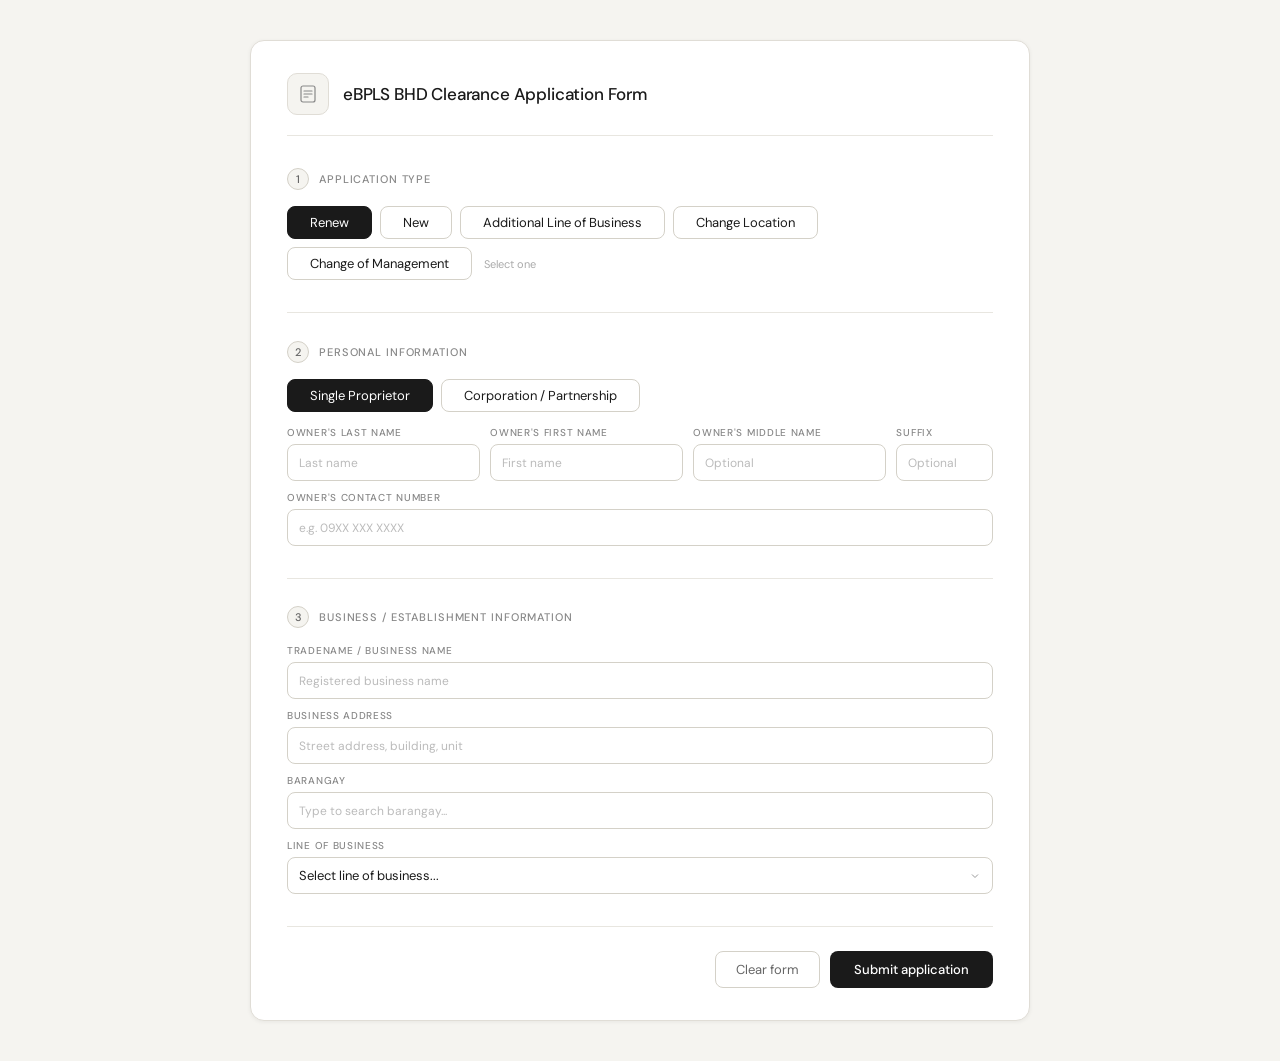
==== index.html @ 1dd520f8 "test-1 initial upload of files for testing" ====
<!DOCTYPE html>
<html lang="en">
<head>
  <meta charset="UTF-8">
  <meta name="viewport" content="width=device-width, initial-scale=1.0">
  <title>eBPLS — BHD Clearance Application</title>
  <link rel="preconnect" href="https://fonts.googleapis.com">
  <link href="https://fonts.googleapis.com/css2?family=DM+Sans:ital,opsz,wght@0,9..40,300;0,9..40,400;0,9..40,500;0,9..40,600;1,9..40,400&display=swap" rel="stylesheet">
  <link rel="stylesheet" href="styles.css">
</head>
<body>

  <div class="form-card">

    <!-- Header -->
    <div class="form-header">
      <div class="form-header-icon">
        <svg viewBox="0 0 20 20" fill="none" xmlns="http://www.w3.org/2000/svg">
          <rect x="3" y="2" width="14" height="16" rx="2" stroke="#888" stroke-width="1.2"/>
          <line x1="6" y1="7" x2="14" y2="7" stroke="#888" stroke-width="1.2" stroke-linecap="round"/>
          <line x1="6" y1="10" x2="14" y2="10" stroke="#888" stroke-width="1.2" stroke-linecap="round"/>
          <line x1="6" y1="13" x2="10" y2="13" stroke="#888" stroke-width="1.2" stroke-linecap="round"/>
        </svg>
      </div>
      <div>
        <div class="form-title">eBPLS BHD Clearance Application Form</div>
      </div>
    </div>

    <!-- Section 1: Application Type -->
    <div class="section">
      <div class="section-label">
        <div class="section-num">1</div>
        <div class="section-title">Application type</div>
      </div>
      <div class="toggle-row" id="app-type-row">
        <button class="toggle-btn active" onclick="setToggle(this)">Renew</button>
        <button class="toggle-btn" onclick="setToggle(this)">New</button>
        <button class="toggle-btn" onclick="setToggle(this)">Additional Line of Business</button>
        <button class="toggle-btn" onclick="setToggle(this)">Change Location</button>
        <button class="toggle-btn" onclick="setToggle(this)">Change of Management</button>
        <span class="toggle-hint">Select one</span>
      </div>
    </div>

    <div class="divider"></div>

    <!-- Section 2: Personal Information -->
    <div class="section">
      <div class="section-label">
        <div class="section-num">2</div>
        <div class="section-title">Personal information</div>
      </div>

      <div class="toggle-row" id="owner-type-row" style="margin-bottom: 14px;">
        <button class="toggle-btn active" onclick="setOwnerType(this, 'sole')">Single Proprietor</button>
        <button class="toggle-btn" onclick="setOwnerType(this, 'corp')">Corporation / Partnership</button>
      </div>

      <div id="owner-sole">
        <div class="field-row cols-4">
          <div class="field-group">
            <label>Owner's last name</label>
            <input type="text" id="last-name" placeholder="Last name">
          </div>
          <div class="field-group">
            <label>Owner's first name</label>
            <input type="text" id="first-name" placeholder="First name">
          </div>
          <div class="field-group">
            <label>Owner's middle name</label>
            <input type="text" id="middle-name" placeholder="Optional">
          </div>
          <div class="field-group">
            <label>Suffix</label>
            <input type="text" id="suffix" placeholder="Optional">
          </div>
        </div>
      </div>

      <div id="owner-corp" style="display: none;">
        <div class="field-row cols-1">
          <div class="field-group">
            <label>Registered business name</label>
            <input type="text" id="corp-name" placeholder="Full registered corporate / partnership name">
          </div>
        </div>
      </div>

      <div class="field-row cols-1" style="margin-top: 0;">
        <div class="field-group">
          <label>Owner's contact number</label>
          <input type="tel" id="contact" placeholder="e.g. 09XX XXX XXXX">
        </div>
      </div>
    </div>

    <div class="divider"></div>

    <!-- Section 3: Business Information -->
    <div class="section">
      <div class="section-label">
        <div class="section-num">3</div>
        <div class="section-title">Business / Establishment Information</div>
      </div>

      <div class="field-row cols-1">
        <div class="field-group">
          <label>Tradename / Business Name</label>
          <input type="text" id="business-name" placeholder="Registered business name">
        </div>
      </div>

      <div class="field-row cols-1">
        <div class="field-group">
          <label>Business Address</label>
          <input type="text" id="address" placeholder="Street address, building, unit">
        </div>
      </div>

      <div class="field-row cols-1">
        <div class="field-group">
          <label>Barangay</label>
          <div class="autocomplete-wrapper">
            <input type="text" id="barangay-input" placeholder="Type to search barangay..." autocomplete="off">
            <ul id="barangay-dropdown" class="autocomplete-dropdown" hidden></ul>
          </div>
        </div>
      </div>

      <div class="field-row cols-1">
        <div class="field-group">
          <label>Line of business</label>
          <select id="lob-select">
            <option value="">Select line of business...</option>
            <option>Retail Trade</option>
            <option>Food Service / Restaurant</option>
            <option>Personal Services</option>
            <option>Health Services</option>
            <option>Educational Services</option>
            <option>Financial Services</option>
            <option>Real Estate</option>
            <option>Transportation</option>
            <option>Manufacturing</option>
            <option>Construction</option>
            <option>Information Technology</option>
            <option>Entertainment / Recreation</option>
            <option>Wholesale Trade</option>
            <option>Professional Services</option>
            <option>Other Services</option>
          </select>
        </div>
      </div>
    </div>

    <!-- Toast notification -->
    <div id="toast" class="toast" hidden></div>

    <!-- Actions -->
    <div class="submit-row">
      <button class="btn-secondary" onclick="clearForm()">Clear form</button>
      <button class="btn-primary" id="submit-btn" onclick="submitForm()">
        <span id="submit-text">Submit application</span>
        <span id="submit-spinner" class="spinner" hidden></span>
      </button>
    </div>

  </div>

  <script src="config.js"></script>
  <script src="main.js"></script>
</body>
</html>
---- styles.css ----
*, *::before, *::after { box-sizing: border-box; margin: 0; padding: 0; }

body {
  font-family: 'DM Sans', sans-serif;
  background: #f5f4f0;
  min-height: 100vh;
  display: flex;
  align-items: flex-start;
  justify-content: center;
  padding: 2.5rem 1rem;
  color: #1a1a1a;
}

.form-card {
  background: #ffffff;
  border-radius: 14px;
  border: 0.5px solid #e0ddd6;
  padding: 2rem 2.25rem;
  width: 100%;
  max-width: 780px;
  box-shadow: 0 1px 4px rgba(0,0,0,0.06);
}

/* Header */
.form-header {
  display: flex;
  align-items: center;
  gap: 14px;
  margin-bottom: 2rem;
  padding-bottom: 1.25rem;
  border-bottom: 0.5px solid #e8e6e0;
}

.form-header-icon {
  width: 42px; height: 42px;
  background: #f5f4f0;
  border-radius: 10px;
  border: 0.5px solid #e0ddd6;
  display: flex; align-items: center; justify-content: center;
  flex-shrink: 0;
}

.form-header-icon svg { width: 20px; height: 20px; }

.form-title {
  font-size: 17px;
  font-weight: 500;
  letter-spacing: -0.01em;
  color: #1a1a1a;
}

.form-subtitle {
  font-size: 11px;
  color: #888;
  margin-top: 2px;
  text-transform: uppercase;
  letter-spacing: 0.07em;
}

/* Section */
.section { margin-bottom: 2rem; }

.section-label {
  display: flex;
  align-items: center;
  gap: 10px;
  margin-bottom: 1rem;
}

.section-num {
  width: 22px; height: 22px;
  border-radius: 50%;
  background: #f5f4f0;
  border: 0.5px solid #d4d1c8;
  display: flex; align-items: center; justify-content: center;
  font-size: 11px;
  font-weight: 500;
  color: #666;
  flex-shrink: 0;
}

.section-title {
  font-size: 11px;
  font-weight: 500;
  letter-spacing: 0.08em;
  text-transform: uppercase;
  color: #888;
}

/* Toggle */
.toggle-row {
  display: flex;
  gap: 8px;
  align-items: center;
  flex-wrap: wrap;
}

.toggle-btn {
  padding: 7px 22px;
  border-radius: 8px;
  border: 0.5px solid #d4d1c8;
  background: #ffffff;
  font-family: 'DM Sans', sans-serif;
  font-size: 13px;
  font-weight: 400;
  color: #1a1a1a;
  cursor: pointer;
  transition: all 0.15s ease;
}

.toggle-btn:hover { background: #f5f4f0; }

.toggle-btn.active {
  background: #1a1a1a;
  color: #ffffff;
  border-color: #1a1a1a;
}

.toggle-hint {
  font-size: 11px;
  color: #aaa;
  margin-left: 4px;
}

/* Fields */
.field-row {
  display: grid;
  gap: 10px;
  margin-bottom: 10px;
}

.field-row.cols-4 { grid-template-columns: 2fr 2fr 2fr 1fr; }
.field-row.cols-1 { grid-template-columns: 1fr; }

.field-group {
  display: flex;
  flex-direction: column;
  gap: 5px;
}

.field-group label {
  font-size: 10px;
  font-weight: 500;
  letter-spacing: 0.07em;
  text-transform: uppercase;
  color: #888;
}

.field-group input,
.field-group select {
  height: 37px;
  padding: 0 11px;
  border: 0.5px solid #d4d1c8;
  border-radius: 8px;
  background: #ffffff;
  font-family: 'DM Sans', sans-serif;
  font-size: 13px;
  color: #1a1a1a;
  width: 100%;
  transition: border-color 0.15s, box-shadow 0.15s;
  outline: none;
  appearance: none;
  -webkit-appearance: none;
}

.field-group select {
  background-image: url("data:image/svg+xml,%3Csvg xmlns='http://www.w3.org/2000/svg' width='12' height='12' viewBox='0 0 24 24' fill='none' stroke='%23999' stroke-width='2'%3E%3Cpolyline points='6 9 12 15 18 9'/%3E%3C/svg%3E");
  background-repeat: no-repeat;
  background-position: right 11px center;
  padding-right: 32px;
  cursor: pointer;
}

.field-group input:focus,
.field-group select:focus {
  border-color: #a0a0a0;
  box-shadow: 0 0 0 3px rgba(0,0,0,0.05);
}

.field-group input::placeholder {
  color: #bbb;
  font-size: 12px;
}

/* Divider */
.divider {
  height: 0.5px;
  background: #e8e6e0;
  margin: 1.75rem 0;
}

/* Submit */
.submit-row {
  display: flex;
  justify-content: flex-end;
  gap: 10px;
  margin-top: 1.5rem;
  padding-top: 1.5rem;
  border-top: 0.5px solid #e8e6e0;
}

.btn-secondary {
  padding: 9px 20px;
  border: 0.5px solid #d4d1c8;
  border-radius: 8px;
  background: transparent;
  font-family: 'DM Sans', sans-serif;
  font-size: 13px;
  font-weight: 400;
  color: #666;
  cursor: pointer;
  transition: all 0.15s;
}

.btn-secondary:hover { background: #f5f4f0; }

.btn-primary {
  padding: 9px 24px;
  border: none;
  border-radius: 8px;
  background: #1a1a1a;
  font-family: 'DM Sans', sans-serif;
  font-size: 13px;
  font-weight: 500;
  color: #ffffff;
  cursor: pointer;
  transition: all 0.15s;
  display: flex;
  align-items: center;
  gap: 8px;
}

.btn-primary:hover { opacity: 0.82; }
.btn-primary:active { transform: scale(0.98); }
.btn-primary:disabled { opacity: 0.5; cursor: not-allowed; }

/* Spinner */
.spinner {
  width: 13px; height: 13px;
  border: 2px solid rgba(255,255,255,0.3);
  border-top-color: #fff;
  border-radius: 50%;
  animation: spin 0.7s linear infinite;
}

@keyframes spin { to { transform: rotate(360deg); } }

/* Toast */
.toast {
  position: fixed;
  bottom: 24px;
  left: 50%;
  transform: translateX(-50%);
  padding: 10px 20px;
  border-radius: 8px;
  font-size: 13px;
  font-weight: 500;
  z-index: 999;
  box-shadow: 0 4px 16px rgba(0,0,0,0.12);
  animation: slideUp 0.2s ease;
  white-space: nowrap;
}

.toast-success { background: #1a1a1a; color: #fff; }
.toast-error   { background: #e53935; color: #fff; }
.toast-info    { background: #444; color: #fff; }

@keyframes slideUp {
  from { opacity: 0; transform: translateX(-50%) translateY(8px); }
  to   { opacity: 1; transform: translateX(-50%) translateY(0); }
}

/* Responsive */
@media (max-width: 580px) {
  .form-card { padding: 1.5rem 1.25rem; }
  .field-row.cols-4 { grid-template-columns: 1fr 1fr; }
}

@media (max-width: 380px) {
  .field-row.cols-4 { grid-template-columns: 1fr; }
}

/* Barangay autocomplete */
.autocomplete-wrapper {
  position: relative;
  width: 100%;
}

.autocomplete-dropdown {
  position: absolute;
  top: calc(100% + 4px);
  left: 0; right: 0;
  background: #ffffff;
  border: 0.5px solid #d4d1c8;
  border-radius: 8px;
  box-shadow: 0 4px 16px rgba(0,0,0,0.08);
  max-height: 220px;
  overflow-y: auto;
  z-index: 100;
  list-style: none;
  padding: 4px 0;
}

.autocomplete-dropdown li {
  padding: 8px 12px;
  font-size: 12.5px;
  color: #1a1a1a;
  cursor: pointer;
  line-height: 1.4;
  transition: background 0.1s;
}

.autocomplete-dropdown li:hover,
.autocomplete-dropdown li.active { background: #f5f4f0; }

.autocomplete-dropdown mark {
  background: none;
  color: #1a1a1a;
  font-weight: 600;
}
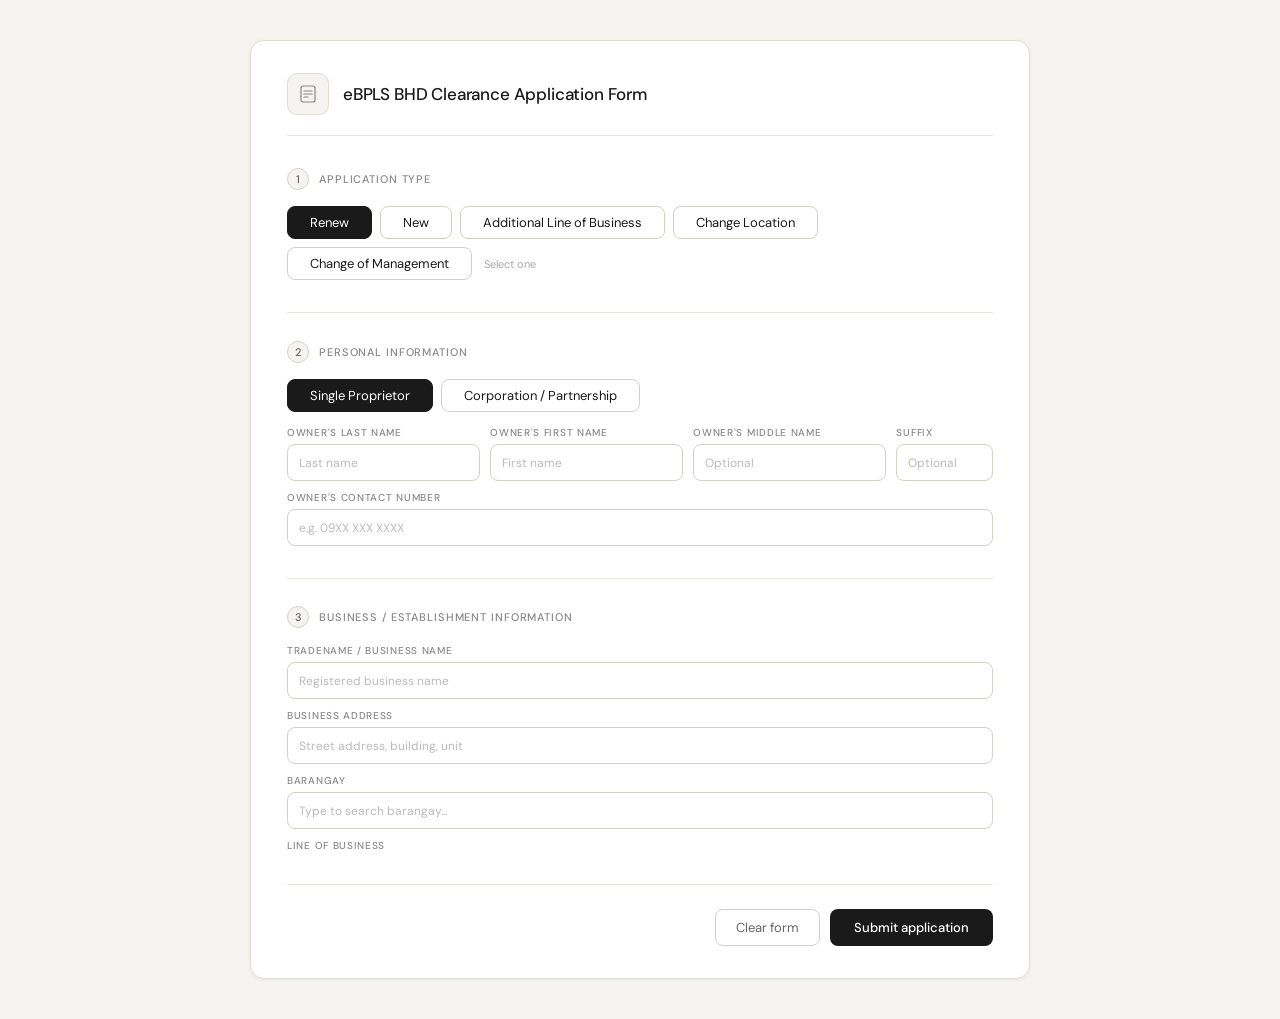
==== commit bf95ece1: "Update index.html temp change - line of business" ====
--- a/index.html
+++ b/index.html
@@ -131,6 +131,7 @@
       <div class="field-row cols-1">
         <div class="field-group">
           <label>Line of business</label>
+          <!-- 
           <select id="lob-select">
             <option value="">Select line of business...</option>
             <option>Retail Trade</option>
@@ -149,6 +150,7 @@
             <option>Professional Services</option>
             <option>Other Services</option>
           </select>
+          -->
         </div>
       </div>
     </div>
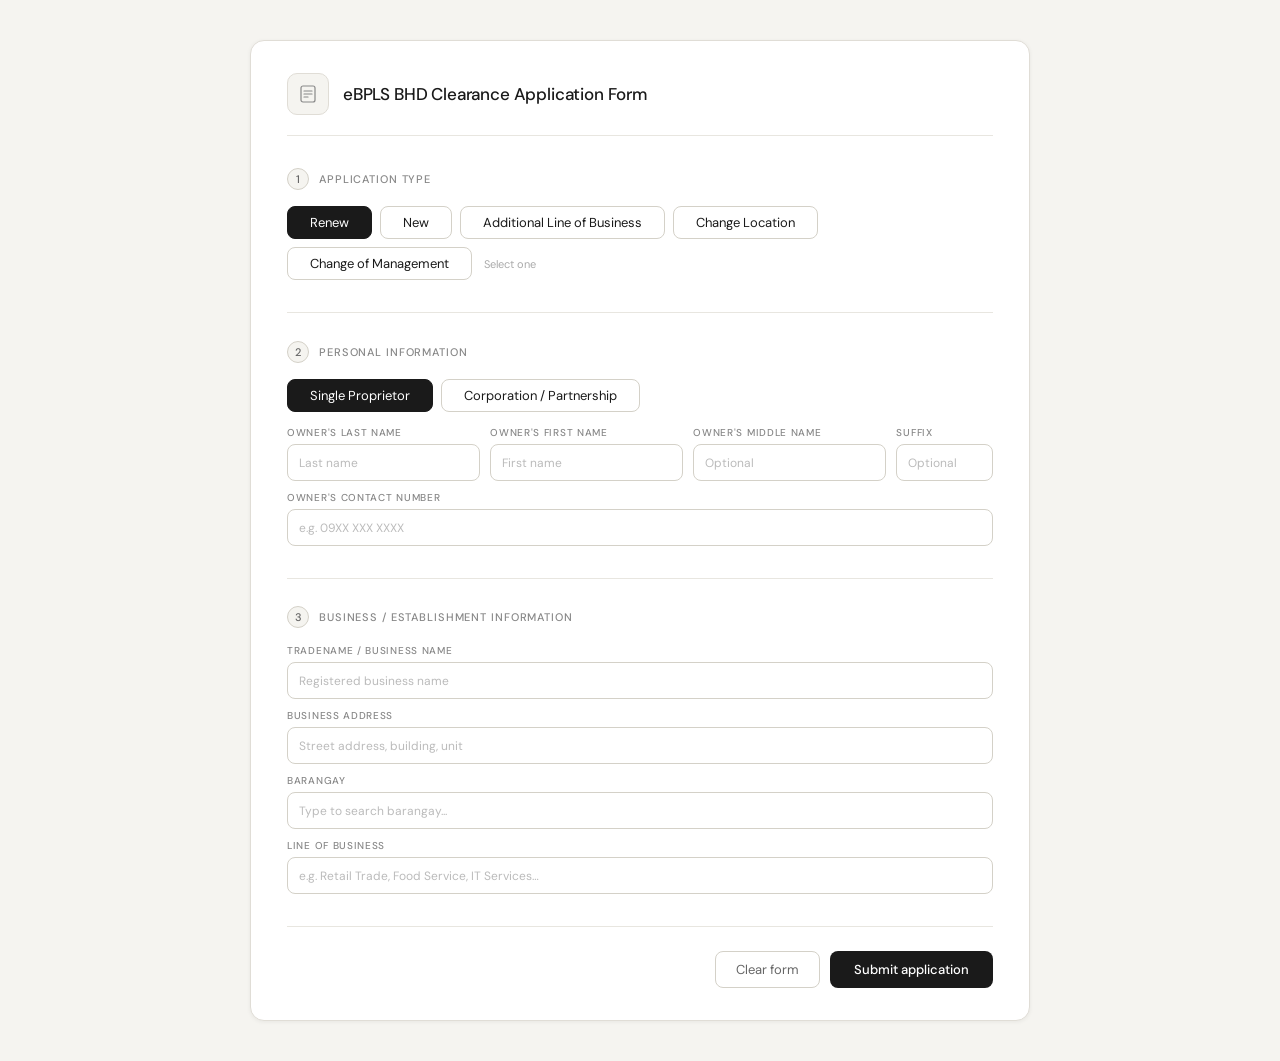
==== commit 274c7605: "Update index.html change of LOB - client manual input" ====
--- a/index.html
+++ b/index.html
@@ -131,26 +131,7 @@
       <div class="field-row cols-1">
         <div class="field-group">
           <label>Line of business</label>
-          <!-- 
-          <select id="lob-select">
-            <option value="">Select line of business...</option>
-            <option>Retail Trade</option>
-            <option>Food Service / Restaurant</option>
-            <option>Personal Services</option>
-            <option>Health Services</option>
-            <option>Educational Services</option>
-            <option>Financial Services</option>
-            <option>Real Estate</option>
-            <option>Transportation</option>
-            <option>Manufacturing</option>
-            <option>Construction</option>
-            <option>Information Technology</option>
-            <option>Entertainment / Recreation</option>
-            <option>Wholesale Trade</option>
-            <option>Professional Services</option>
-            <option>Other Services</option>
-          </select>
-          -->
+          <input type="text" id="lob-select" placeholder="e.g. Retail Trade, Food Service, IT Services…">
         </div>
       </div>
     </div>
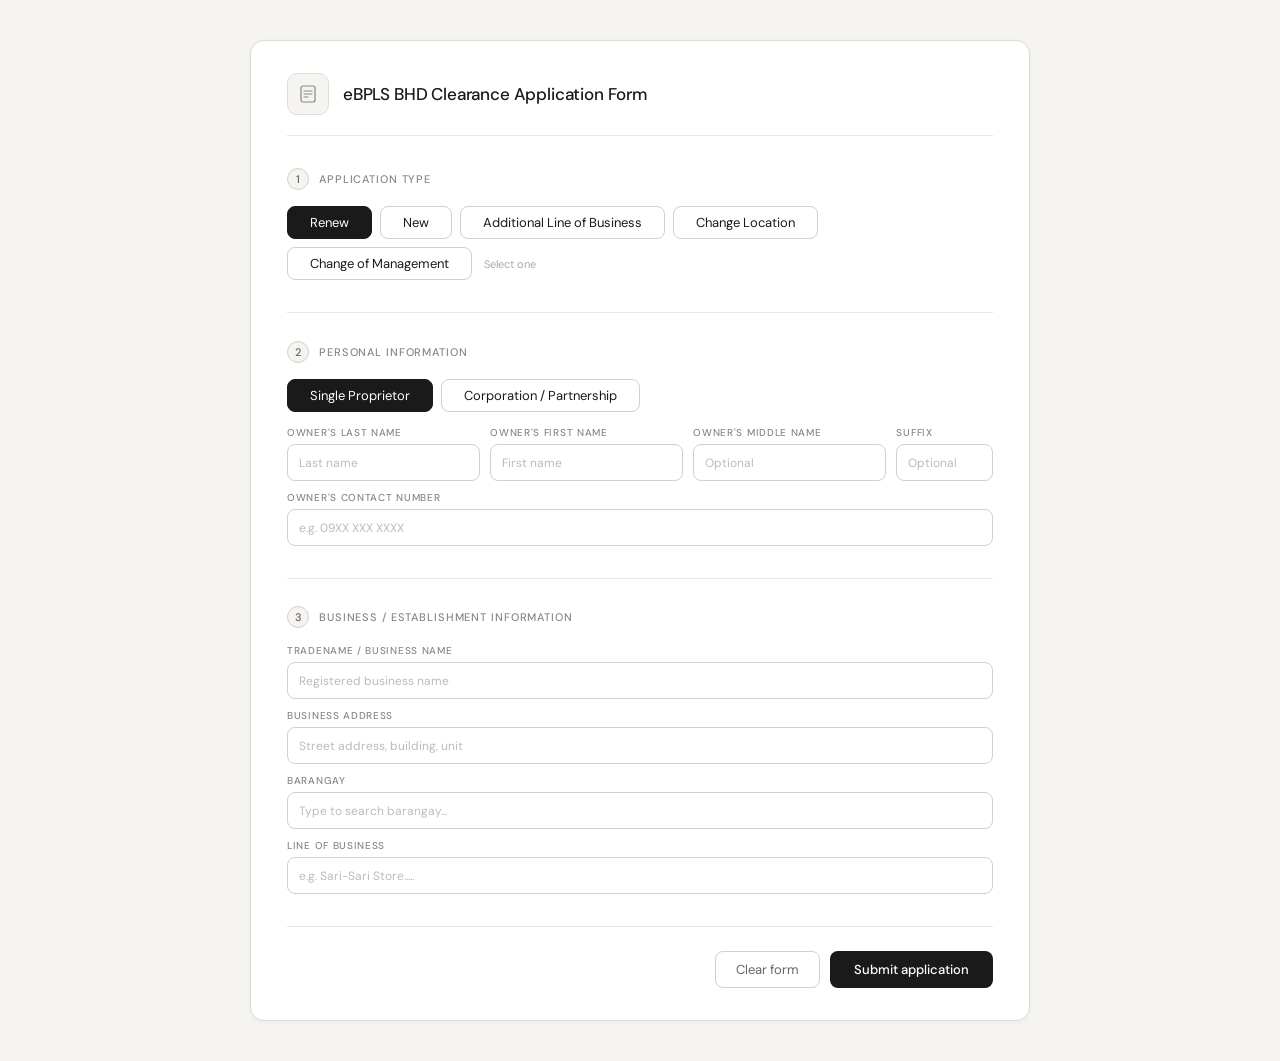
==== commit 77015758: "Update index.html" ====
--- a/index.html
+++ b/index.html
@@ -131,7 +131,7 @@
       <div class="field-row cols-1">
         <div class="field-group">
           <label>Line of business</label>
-          <input type="text" id="lob-select" placeholder="e.g. Retail Trade, Food Service, IT Services…">
+          <input type="text" id="lob-select" placeholder="e.g. Sari-Sari Store.....">
         </div>
       </div>
     </div>
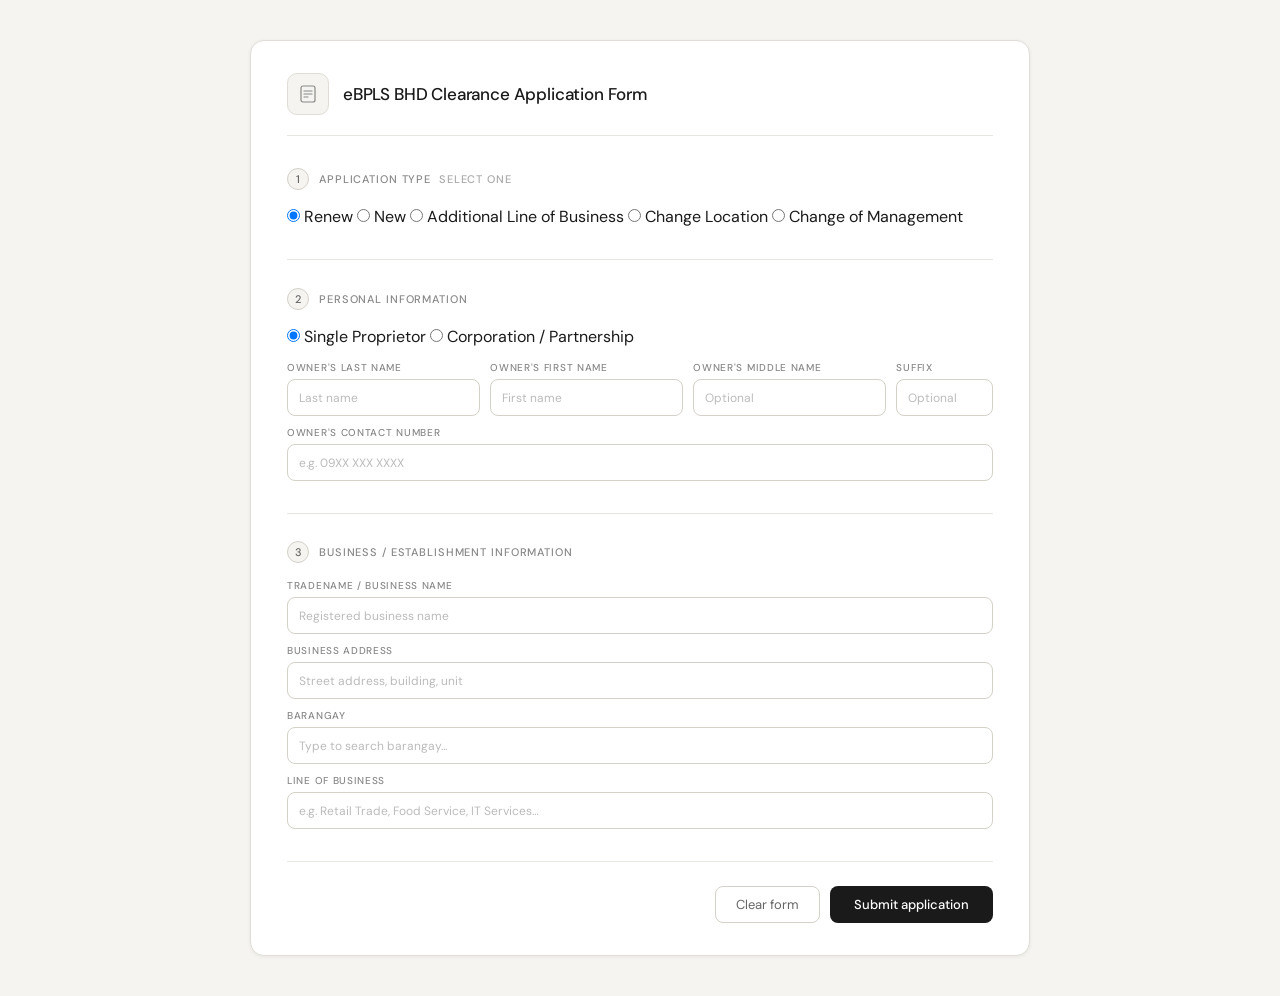
==== commit 1088cca6: "Update index.html checkboxes" ====
--- a/index.html
+++ b/index.html
@@ -31,15 +31,34 @@
     <div class="section">
       <div class="section-label">
         <div class="section-num">1</div>
-        <div class="section-title">Application type</div>
+        <div class="section-title">Application type <span class="toggle-hint">Select one</span></div>
       </div>
-      <div class="toggle-row" id="app-type-row">
-        <button class="toggle-btn active" onclick="setToggle(this)">Renew</button>
-        <button class="toggle-btn" onclick="setToggle(this)">New</button>
-        <button class="toggle-btn" onclick="setToggle(this)">Additional Line of Business</button>
-        <button class="toggle-btn" onclick="setToggle(this)">Change Location</button>
-        <button class="toggle-btn" onclick="setToggle(this)">Change of Management</button>
-        <span class="toggle-hint">Select one</span>
+      <div class="checkbox-group" id="app-type-row">
+        <label class="checkbox-option">
+          <input type="radio" name="app-type" value="Renew" checked>
+          <span class="checkbox-box"></span>
+          <span class="checkbox-label">Renew</span>
+        </label>
+        <label class="checkbox-option">
+          <input type="radio" name="app-type" value="New">
+          <span class="checkbox-box"></span>
+          <span class="checkbox-label">New</span>
+        </label>
+        <label class="checkbox-option">
+          <input type="radio" name="app-type" value="Additional Line of Business">
+          <span class="checkbox-box"></span>
+          <span class="checkbox-label">Additional Line of Business</span>
+        </label>
+        <label class="checkbox-option">
+          <input type="radio" name="app-type" value="Change Location">
+          <span class="checkbox-box"></span>
+          <span class="checkbox-label">Change Location</span>
+        </label>
+        <label class="checkbox-option">
+          <input type="radio" name="app-type" value="Change of Management">
+          <span class="checkbox-box"></span>
+          <span class="checkbox-label">Change of Management</span>
+        </label>
       </div>
     </div>
 
@@ -52,9 +71,17 @@
         <div class="section-title">Personal information</div>
       </div>
 
-      <div class="toggle-row" id="owner-type-row" style="margin-bottom: 14px;">
-        <button class="toggle-btn active" onclick="setOwnerType(this, 'sole')">Single Proprietor</button>
-        <button class="toggle-btn" onclick="setOwnerType(this, 'corp')">Corporation / Partnership</button>
+      <div class="checkbox-group" id="owner-type-row" style="margin-bottom: 14px;">
+        <label class="checkbox-option">
+          <input type="radio" name="owner-type" value="sole" checked onchange="setOwnerType('sole')">
+          <span class="checkbox-box"></span>
+          <span class="checkbox-label">Single Proprietor</span>
+        </label>
+        <label class="checkbox-option">
+          <input type="radio" name="owner-type" value="corp" onchange="setOwnerType('corp')">
+          <span class="checkbox-box"></span>
+          <span class="checkbox-label">Corporation / Partnership</span>
+        </label>
       </div>
 
       <div id="owner-sole">
@@ -131,7 +158,7 @@
       <div class="field-row cols-1">
         <div class="field-group">
           <label>Line of business</label>
-          <input type="text" id="lob-select" placeholder="e.g. Sari-Sari Store.....">
+          <input type="text" id="lob-select" placeholder="e.g. Retail Trade, Food Service, IT Services…">
         </div>
       </div>
     </div>
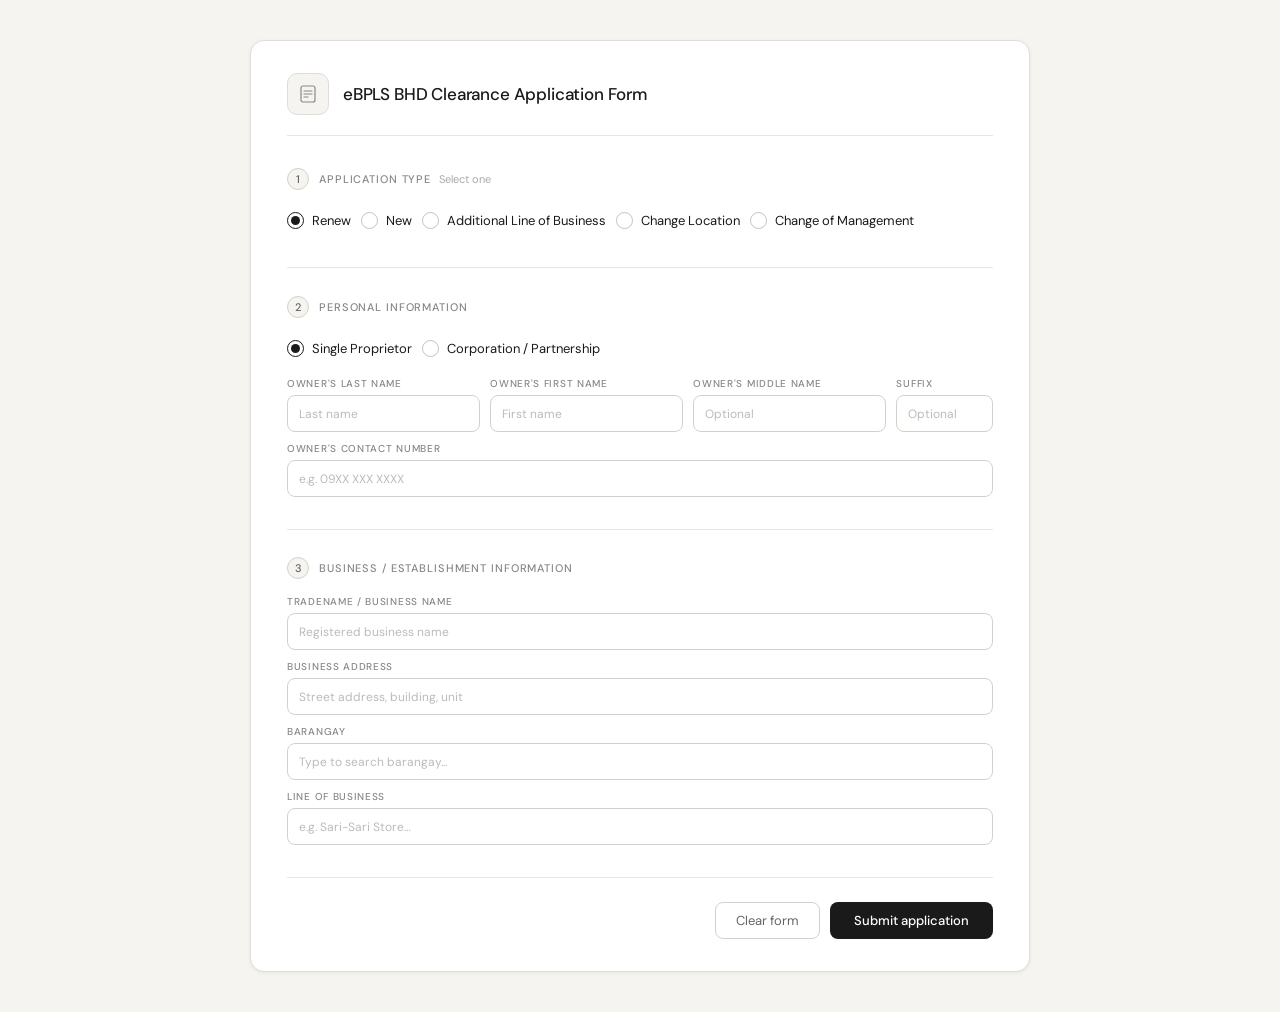
==== commit 19ca1f81: "Update index.html a" ====
--- a/index.html
+++ b/index.html
@@ -158,7 +158,7 @@
       <div class="field-row cols-1">
         <div class="field-group">
           <label>Line of business</label>
-          <input type="text" id="lob-select" placeholder="e.g. Retail Trade, Food Service, IT Services…">
+          <input type="text" id="lob-select" placeholder="e.g. Sari-Sari Store…">
         </div>
       </div>
     </div>
--- a/styles.css
+++ b/styles.css
@@ -85,41 +85,106 @@
   letter-spacing: 0.08em;
   text-transform: uppercase;
   color: #888;
-}
-
-/* Toggle */
-.toggle-row {
-  display: flex;
+  display: flex;
+  align-items: center;
   gap: 8px;
-  align-items: center;
-  flex-wrap: wrap;
-}
-
-.toggle-btn {
-  padding: 7px 22px;
-  border-radius: 8px;
-  border: 0.5px solid #d4d1c8;
-  background: #ffffff;
-  font-family: 'DM Sans', sans-serif;
-  font-size: 13px;
-  font-weight: 400;
-  color: #1a1a1a;
-  cursor: pointer;
-  transition: all 0.15s ease;
-}
-
-.toggle-btn:hover { background: #f5f4f0; }
-
-.toggle-btn.active {
-  background: #1a1a1a;
-  color: #ffffff;
-  border-color: #1a1a1a;
 }
 
 .toggle-hint {
   font-size: 11px;
   color: #aaa;
-  margin-left: 4px;
+  text-transform: none;
+  letter-spacing: 0;
+  font-weight: 400;
+}
+
+/* ── Checkbox / Radio group ── */
+.checkbox-group {
+  display: flex;
+  flex-wrap: wrap;
+  gap: 10px;
+}
+
+.checkbox-option {
+  display: flex;
+  align-items: center;
+  gap: 8px;
+  cursor: pointer;
+  user-select: none;
+  padding: 6px 0;
+}
+
+/* Hide native input */
+.checkbox-option input[type="radio"],
+.checkbox-option input[type="checkbox"] {
+  position: absolute;
+  opacity: 0;
+  width: 0;
+  height: 0;
+  pointer-events: none;
+}
+
+/* Custom box */
+.checkbox-box {
+  width: 17px;
+  height: 17px;
+  border-radius: 4px;
+  border: 1.5px solid #c4c2ba;
+  background: #ffffff;
+  flex-shrink: 0;
+  display: flex;
+  align-items: center;
+  justify-content: center;
+  transition: border-color 0.15s, background 0.15s;
+  position: relative;
+}
+
+/* Round box for radio */
+.checkbox-option input[type="radio"] ~ .checkbox-box {
+  border-radius: 50%;
+}
+
+/* Checkmark for checkbox */
+.checkbox-option input[type="checkbox"]:checked ~ .checkbox-box {
+  background: #1a1a1a;
+  border-color: #1a1a1a;
+}
+.checkbox-option input[type="checkbox"]:checked ~ .checkbox-box::after {
+  content: '';
+  display: block;
+  width: 4px;
+  height: 7px;
+  border: 2px solid #fff;
+  border-top: none;
+  border-left: none;
+  transform: rotate(45deg) translateY(-1px);
+}
+
+/* Dot for radio */
+.checkbox-option input[type="radio"]:checked ~ .checkbox-box {
+  border-color: #1a1a1a;
+  background: #ffffff;
+}
+.checkbox-option input[type="radio"]:checked ~ .checkbox-box::after {
+  content: '';
+  display: block;
+  width: 9px;
+  height: 9px;
+  border-radius: 50%;
+  background: #1a1a1a;
+}
+
+/* Hover state */
+.checkbox-option:hover .checkbox-box {
+  border-color: #888;
+}
+
+/* Label text */
+.checkbox-label {
+  font-size: 13px;
+  font-weight: 400;
+  color: #1a1a1a;
+  line-height: 1;
 }
 
 /* Fields */
